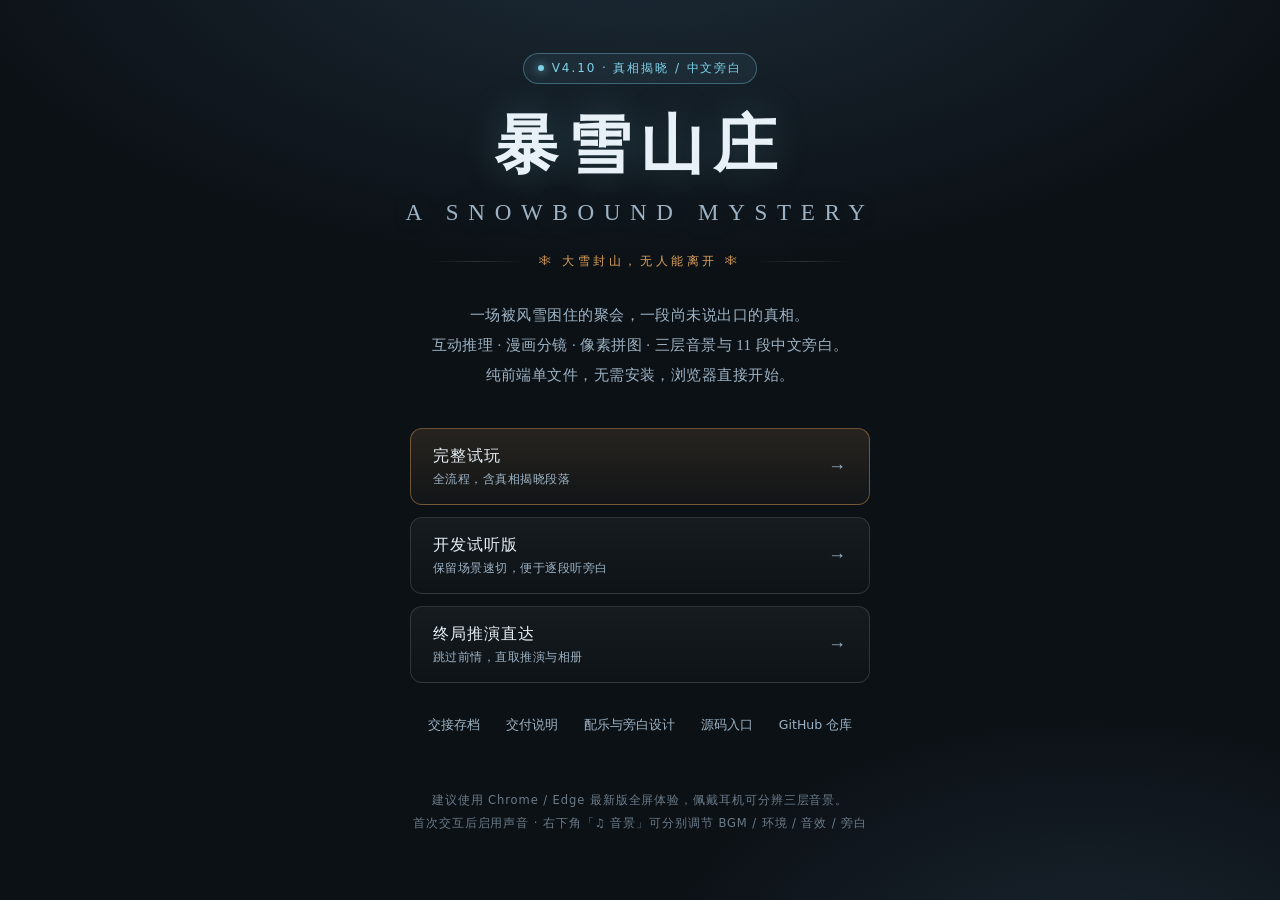
==== index.html @ 903786f4 "添加 Pages 首页 index.html 与 .nojekyll - 根目录落地页，链接三个可试玩版本与文档 - 关闭 Jekyll 处理，静态资源原样直出" ====
<!DOCTYPE html>
<html lang="zh-CN">
<head>
<meta charset="UTF-8">
<meta name="viewport" content="width=device-width, initial-scale=1.0">
<title>暴雪山庄 V4.10 · 真相揭晓与中文旁白版</title>
<meta name="description" content="互动推理游戏 暴雪山庄 V4.10，真相揭晓与中文旁白版。纯前端单文件，浏览器直接试玩。">
<link rel="icon" href="data:image/svg+xml,<svg xmlns='http://www.w3.org/2000/svg' viewBox='0 0 100 100'><text y='.9em' font-size='90'>❄</text></svg>">
<style>
  :root{
    --ink:#0c1116;
    --ink-2:#131c24;
    --frost:#e8f1f7;
    --mist:#9db3c4;
    --ice:#7fd1e8;
    --ember:#e0a35c;
    --line:rgba(232,241,247,.14);
  }
  *{box-sizing:border-box;margin:0;padding:0}
  html,body{height:100%}
  body{
    background:
      radial-gradient(1200px 600px at 50% -10%, #1d2c38 0%, transparent 60%),
      radial-gradient(800px 500px at 85% 110%, #1a2630 0%, transparent 55%),
      var(--ink);
    color:var(--frost);
    font-family:"Songti SC","Noto Serif CJK SC","Source Han Serif SC",Georgia,"Microsoft YaHei",serif;
    min-height:100%;
    display:flex;
    flex-direction:column;
    align-items:center;
    justify-content:center;
    padding:48px 22px 60px;
    position:relative;
    overflow-x:hidden;
  }
  /* 落雪 */
  .snow{position:fixed;inset:0;pointer-events:none;z-index:0;opacity:.5}
  .flake{
    position:absolute;top:-10px;border-radius:50%;
    background:#dff0f8;filter:blur(.3px);
    animation:fall linear infinite;
  }
  @keyframes fall{
    0%{transform:translate3d(0,-10px,0) rotate(0deg);opacity:0}
    10%{opacity:.9}
    90%{opacity:.55}
    100%{transform:translate3d(var(--drift,20px),105vh,0) rotate(200deg);opacity:0}
  }
  main{position:relative;z-index:1;width:100%;max-width:760px;text-align:center}

  .badge{
    display:inline-flex;align-items:center;gap:8px;
    font-family:"Microsoft YaHei",system-ui,sans-serif;
    font-size:12px;letter-spacing:.16em;
    color:var(--ice);
    border:1px solid rgba(127,209,232,.35);
    background:rgba(127,209,232,.07);
    padding:6px 14px;border-radius:999px;
    margin-bottom:26px;
  }
  .badge .dot{width:6px;height:6px;border-radius:50%;background:var(--ice);box-shadow:0 0 10px var(--ice)}

  h1{
    font-size:clamp(38px,7.6vw,64px);
    letter-spacing:.14em;
    font-weight:600;
    line-height:1.14;
    text-shadow:0 0 40px rgba(127,209,232,.22);
  }
  h1 .thin{display:block;font-size:.36em;letter-spacing:.42em;color:var(--mist);margin-top:16px;font-weight:400}

  .rule{
    display:flex;align-items:center;justify-content:center;gap:14px;
    margin:28px auto 30px;max-width:420px;
  }
  .rule::before,.rule::after{content:"";height:1px;flex:1;background:linear-gradient(90deg,transparent,var(--line),transparent)}
  .rule span{font-size:12px;letter-spacing:.3em;color:var(--ember);font-family:"Microsoft YaHei",sans-serif}

  p.lede{
    color:var(--mist);
    font-size:15px;
    line-height:2;
    letter-spacing:.03em;
    max-width:560px;
    margin:0 auto;
  }

  .acts{display:flex;flex-direction:column;gap:12px;margin:38px auto 0;max-width:460px}
  .btn{
    display:flex;align-items:center;justify-content:space-between;gap:16px;
    padding:17px 22px;
    border:1px solid var(--line);
    border-radius:12px;
    background:linear-gradient(180deg,rgba(255,255,255,.045),rgba(255,255,255,.012));
    color:var(--frost);
    text-decoration:none;
    transition:transform .18s ease,border-color .18s ease,background .18s ease,box-shadow .18s ease;
    font-size:16px;letter-spacing:.06em;
    text-align:left;
  }
  .btn small{display:block;font-family:"Microsoft YaHei",sans-serif;font-size:11.5px;color:var(--mist);letter-spacing:.04em;margin-top:5px;font-weight:400}
  .btn .arrow{color:var(--mist);font-size:18px;transition:transform .18s ease,color .18s ease;flex:none}
  .btn:hover{
    transform:translateY(-2px);
    border-color:rgba(127,209,232,.45);
    background:linear-gradient(180deg,rgba(127,209,232,.1),rgba(127,209,232,.02));
    box-shadow:0 10px 30px -12px rgba(127,209,232,.5);
  }
  .btn:hover .arrow{transform:translateX(4px);color:var(--ice)}
  .btn.primary{
    border-color:rgba(224,163,92,.42);
    background:linear-gradient(180deg,rgba(224,163,92,.13),rgba(224,163,92,.03));
  }
  .btn.primary:hover{
    border-color:rgba(224,163,92,.7);
    background:linear-gradient(180deg,rgba(224,163,92,.2),rgba(224,163,92,.05));
    box-shadow:0 10px 30px -12px rgba(224,163,92,.55);
  }

  .sub{
    display:flex;flex-wrap:wrap;justify-content:center;gap:10px 26px;
    margin-top:34px;
    font-family:"Microsoft YaHei",system-ui,sans-serif;
    font-size:12.5px;
  }
  .sub a{color:var(--mist);text-decoration:none;border-bottom:1px solid transparent;padding-bottom:2px;transition:.18s}
  .sub a:hover{color:var(--ice);border-color:rgba(127,209,232,.5)}

  footer{
    position:relative;z-index:1;
    margin-top:52px;
    font-family:"Microsoft YaHei",system-ui,sans-serif;
    font-size:11.5px;color:rgba(157,179,196,.65);
    letter-spacing:.08em;text-align:center;line-height:2;
  }
  @media (max-width:520px){
    body{padding:36px 18px 44px}
    .btn{padding:15px 18px;font-size:15px}
    .sub{gap:8px 18px}
  }
  @media (prefers-reduced-motion:reduce){
    .snow{display:none}
    .btn,.btn .arrow{transition:none}
  }
</style>
</head>
<body>
<div class="snow" id="snow" aria-hidden="true"></div>

<main>
  <div class="badge"><span class="dot"></span>V4.10 · 真相揭晓 / 中文旁白</div>

  <h1>暴雪山庄<span class="thin">A SNOWBOUND MYSTERY</span></h1>

  <div class="rule"><span>❄ 大雪封山，无人能离开 ❄</span></div>

  <p class="lede">
    一场被风雪困住的聚会，一段尚未说出口的真相。<br>
    互动推理 · 漫画分镜 · 像素拼图 · 三层音景与 11 段中文旁白。<br>
    纯前端单文件，无需安装，浏览器直接开始。
  </p>

  <div class="acts">
    <a class="btn primary" href="./暴雪山庄_V4.10_直接试玩.html">
      <span>完整试玩<small>全流程，含真相揭晓段落</small></span>
      <span class="arrow">→</span>
    </a>
    <a class="btn" href="./暴雪山庄_V4.10_开发试听版.html">
      <span>开发试听版<small>保留场景速切，便于逐段听旁白</small></span>
      <span class="arrow">→</span>
    </a>
    <a class="btn" href="./终局推演_直接预览.html">
      <span>终局推演直达<small>跳过前情，直取推演与相册</small></span>
      <span class="arrow">→</span>
    </a>
  </div>

  <nav class="sub">
    <a href="./交接存档.html">交接存档</a>
    <a href="./交付说明.md">交付说明</a>
    <a href="./配乐与旁白设计.md">配乐与旁白设计</a>
    <a href="./package/my-world/index.html">源码入口</a>
    <a href="https://github.com/wwwangxj/A-SNOWBOUND-MYSTERY">GitHub 仓库</a>
  </nav>
</main>

<footer>
  建议使用 Chrome / Edge 最新版全屏体验，佩戴耳机可分辨三层音景。<br>
  首次交互后启用声音 · 右下角「♫ 音景」可分别调节 BGM / 环境 / 音效 / 旁白
</footer>

<script>
(function(){
  var box = document.getElementById('snow');
  if (!box || window.matchMedia('(prefers-reduced-motion: reduce)').matches) return;
  var n = window.innerWidth < 520 ? 34 : 60;
  var frag = document.createDocumentFragment();
  for (var i = 0; i < n; i++) {
    var f = document.createElement('i');
    f.className = 'flake';
    var size = (Math.random() * 2.6 + 1.1).toFixed(1);
    f.style.left = (Math.random() * 100).toFixed(2) + '%';
    f.style.width = size + 'px';
    f.style.height = size + 'px';
    f.style.opacity = (Math.random() * 0.5 + 0.35).toFixed(2);
    f.style.setProperty('--drift', ((Math.random() * 80 - 40)).toFixed(0) + 'px');
    f.style.animationDuration = (Math.random() * 9 + 9).toFixed(1) + 's';
    f.style.animationDelay = (-Math.random() * 18).toFixed(1) + 's';
    frag.appendChild(f);
  }
  box.appendChild(frag);
})();
</script>
</body>
</html>
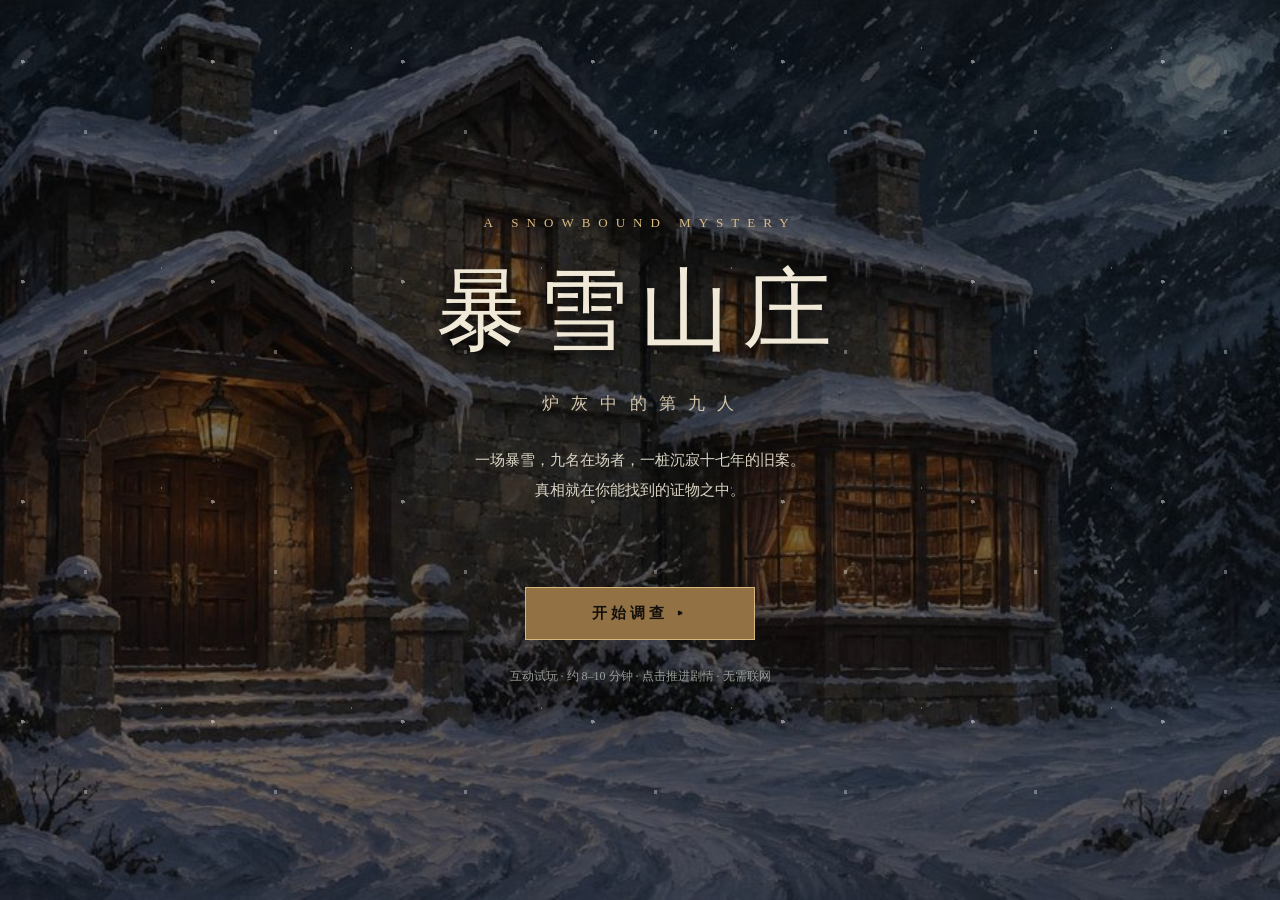
==== commit 135ad69c: "feat: integrate investigation and final comic puzzle" ====
--- a/index.html
+++ b/index.html
@@ -1,216 +1,1343 @@
-<!DOCTYPE html>
+<!doctype html>
 <html lang="zh-CN">
 <head>
-<meta charset="UTF-8">
-<meta name="viewport" content="width=device-width, initial-scale=1.0">
-<title>暴雪山庄 V4.10 · 真相揭晓与中文旁白版</title>
-<meta name="description" content="互动推理游戏 暴雪山庄 V4.10，真相揭晓与中文旁白版。纯前端单文件，浏览器直接试玩。">
-<link rel="icon" href="data:image/svg+xml,<svg xmlns='http://www.w3.org/2000/svg' viewBox='0 0 100 100'><text y='.9em' font-size='90'>❄</text></svg>">
+<meta charset="utf-8">
+<meta name="viewport" content="width=device-width,initial-scale=1">
+<title>暴雪山庄 · 完整游戏（调查与终局推演）</title>
+<meta name="description" content="暴雪山庄完整单文件游戏：搜证、证言、自由连线、最终指认、事件碎片拼合、真相回放。">
 <style>
-  :root{
-    --ink:#0c1116;
-    --ink-2:#131c24;
-    --frost:#e8f1f7;
-    --mist:#9db3c4;
-    --ice:#7fd1e8;
-    --ember:#e0a35c;
-    --line:rgba(232,241,247,.14);
-  }
-  *{box-sizing:border-box;margin:0;padding:0}
-  html,body{height:100%}
-  body{
-    background:
-      radial-gradient(1200px 600px at 50% -10%, #1d2c38 0%, transparent 60%),
-      radial-gradient(800px 500px at 85% 110%, #1a2630 0%, transparent 55%),
-      var(--ink);
-    color:var(--frost);
-    font-family:"Songti SC","Noto Serif CJK SC","Source Han Serif SC",Georgia,"Microsoft YaHei",serif;
-    min-height:100%;
-    display:flex;
-    flex-direction:column;
-    align-items:center;
-    justify-content:center;
-    padding:48px 22px 60px;
-    position:relative;
-    overflow-x:hidden;
-  }
-  /* 落雪 */
-  .snow{position:fixed;inset:0;pointer-events:none;z-index:0;opacity:.5}
-  .flake{
-    position:absolute;top:-10px;border-radius:50%;
-    background:#dff0f8;filter:blur(.3px);
-    animation:fall linear infinite;
-  }
-  @keyframes fall{
-    0%{transform:translate3d(0,-10px,0) rotate(0deg);opacity:0}
-    10%{opacity:.9}
-    90%{opacity:.55}
-    100%{transform:translate3d(var(--drift,20px),105vh,0) rotate(200deg);opacity:0}
-  }
-  main{position:relative;z-index:1;width:100%;max-width:760px;text-align:center}
-
-  .badge{
-    display:inline-flex;align-items:center;gap:8px;
-    font-family:"Microsoft YaHei",system-ui,sans-serif;
-    font-size:12px;letter-spacing:.16em;
-    color:var(--ice);
-    border:1px solid rgba(127,209,232,.35);
-    background:rgba(127,209,232,.07);
-    padding:6px 14px;border-radius:999px;
-    margin-bottom:26px;
-  }
-  .badge .dot{width:6px;height:6px;border-radius:50%;background:var(--ice);box-shadow:0 0 10px var(--ice)}
-
-  h1{
-    font-size:clamp(38px,7.6vw,64px);
-    letter-spacing:.14em;
-    font-weight:600;
-    line-height:1.14;
-    text-shadow:0 0 40px rgba(127,209,232,.22);
-  }
-  h1 .thin{display:block;font-size:.36em;letter-spacing:.42em;color:var(--mist);margin-top:16px;font-weight:400}
-
-  .rule{
-    display:flex;align-items:center;justify-content:center;gap:14px;
-    margin:28px auto 30px;max-width:420px;
-  }
-  .rule::before,.rule::after{content:"";height:1px;flex:1;background:linear-gradient(90deg,transparent,var(--line),transparent)}
-  .rule span{font-size:12px;letter-spacing:.3em;color:var(--ember);font-family:"Microsoft YaHei",sans-serif}
-
-  p.lede{
-    color:var(--mist);
-    font-size:15px;
-    line-height:2;
-    letter-spacing:.03em;
-    max-width:560px;
-    margin:0 auto;
-  }
-
-  .acts{display:flex;flex-direction:column;gap:12px;margin:38px auto 0;max-width:460px}
-  .btn{
-    display:flex;align-items:center;justify-content:space-between;gap:16px;
-    padding:17px 22px;
-    border:1px solid var(--line);
-    border-radius:12px;
-    background:linear-gradient(180deg,rgba(255,255,255,.045),rgba(255,255,255,.012));
-    color:var(--frost);
-    text-decoration:none;
-    transition:transform .18s ease,border-color .18s ease,background .18s ease,box-shadow .18s ease;
-    font-size:16px;letter-spacing:.06em;
-    text-align:left;
-  }
-  .btn small{display:block;font-family:"Microsoft YaHei",sans-serif;font-size:11.5px;color:var(--mist);letter-spacing:.04em;margin-top:5px;font-weight:400}
-  .btn .arrow{color:var(--mist);font-size:18px;transition:transform .18s ease,color .18s ease;flex:none}
-  .btn:hover{
-    transform:translateY(-2px);
-    border-color:rgba(127,209,232,.45);
-    background:linear-gradient(180deg,rgba(127,209,232,.1),rgba(127,209,232,.02));
-    box-shadow:0 10px 30px -12px rgba(127,209,232,.5);
-  }
-  .btn:hover .arrow{transform:translateX(4px);color:var(--ice)}
-  .btn.primary{
-    border-color:rgba(224,163,92,.42);
-    background:linear-gradient(180deg,rgba(224,163,92,.13),rgba(224,163,92,.03));
-  }
-  .btn.primary:hover{
-    border-color:rgba(224,163,92,.7);
-    background:linear-gradient(180deg,rgba(224,163,92,.2),rgba(224,163,92,.05));
-    box-shadow:0 10px 30px -12px rgba(224,163,92,.55);
-  }
-
-  .sub{
-    display:flex;flex-wrap:wrap;justify-content:center;gap:10px 26px;
-    margin-top:34px;
-    font-family:"Microsoft YaHei",system-ui,sans-serif;
-    font-size:12.5px;
-  }
-  .sub a{color:var(--mist);text-decoration:none;border-bottom:1px solid transparent;padding-bottom:2px;transition:.18s}
-  .sub a:hover{color:var(--ice);border-color:rgba(127,209,232,.5)}
-
-  footer{
-    position:relative;z-index:1;
-    margin-top:52px;
-    font-family:"Microsoft YaHei",system-ui,sans-serif;
-    font-size:11.5px;color:rgba(157,179,196,.65);
-    letter-spacing:.08em;text-align:center;line-height:2;
-  }
-  @media (max-width:520px){
-    body{padding:36px 18px 44px}
-    .btn{padding:15px 18px;font-size:15px}
-    .sub{gap:8px 18px}
-  }
-  @media (prefers-reduced-motion:reduce){
-    .snow{display:none}
-    .btn,.btn .arrow{transition:none}
-  }
+
+:root{--gold:#d8b981;--cream:#f1e9d8;--muted:#b4a891;--dark:#111719;--panel:#171d20;--line:#6c6250;--red:#b97970}*{box-sizing:border-box}body{margin:0;background:#080c0f;color:var(--cream);font-family:'Noto Serif SC','Songti SC','SimSun',serif;font-size:15px}button{font:inherit;cursor:pointer}button:focus-visible,.hotspot:focus-visible{outline:2px solid #ffe1a8;outline-offset:3px}button:disabled{opacity:.4;cursor:not-allowed}#app{min-height:100vh;overflow:hidden;background:radial-gradient(ellipse at 50% 30%,#25333a,#090c10 75%)}.top{height:64px;display:flex;align-items:center;justify-content:space-between;border-bottom:1px solid #4a4a42;background:#101518;padding:0 28px;gap:10px}.brand{font-size:20px;color:var(--gold);letter-spacing:3px;white-space:nowrap}.top small{display:block;font-size:10px;color:#879193;letter-spacing:2px}.top-actions{display:flex;gap:8px}.ghost,.btn{border:1px solid #8e795b;background:#2b2926;color:#f6e4c6;padding:10px 15px;transition:.2s}.ghost{background:transparent;color:#cfc3a9;border-color:#454e4d;font-size:12px}.ghost:hover,.btn:hover{background:#594730;border-color:#c4a06a}.btn.primary{background:#927245;color:#130f0b;border-color:#d7b77d;font-weight:bold}.layout{width:min(1370px,100%);margin:auto;display:grid;grid-template-columns:220px minmax(0,1fr) 256px;gap:12px;padding:15px}.sidebar,.rightbar{border:1px solid #4a4940;background:rgba(15,22,25,.95);min-height:690px;padding:18px 13px}.side-title{font-size:11px;letter-spacing:3px;color:#978974;border-bottom:1px solid #4d4a3d;padding:0 4px 13px;margin-bottom:12px}.room-btn{display:block;width:100%;text-align:left;border:1px solid transparent;background:transparent;color:#b9b5ab;padding:11px 9px;margin:3px 0;font-size:13px}.room-btn:hover{background:#29302f;color:#fff}.room-btn.active{background:#443b30;border-color:#8d7552;color:#f3d8aa}.room-btn .count{float:right;color:#d5b47a}.side-note{font-size:12px;color:#82908d;line-height:1.8;margin-top:24px;padding:12px;border-top:1px solid #333c3d}.mainstage{min-width:0}.scene-wrap{position:relative;width:100%;aspect-ratio:16/9;background:#252c2d;overflow:hidden;border:1px solid #655943;box-shadow:0 12px 50px #000a}.scene-img{position:absolute;inset:0;width:100%;height:100%;object-fit:cover;filter:brightness(.82)}.scene-wrap:after{content:'';pointer-events:none;position:absolute;inset:0;background:linear-gradient(180deg,#060d1495,transparent 28%,transparent 63%,#0a0c0dc4)}.scene-header{position:absolute;z-index:2;top:20px;left:23px;text-shadow:0 2px 5px black}.scene-header span{font-size:10px;letter-spacing:3px;color:#dbc394}.scene-header h2{font-size:27px;margin:6px 0;font-weight:500}.hotspot{position:absolute;z-index:3;border:1px solid #f4deb0;background:#221e16c9;color:#fcebc6;min-width:38px;min-height:38px;border-radius:50%;box-shadow:0 0 0 6px #e6c78b28,0 0 22px #dfb66f6d;animation:pulse 2.2s infinite;font-size:19px;transform:translate(-50%,-50%)}.hotspot:hover{background:#b2935b;color:#111;transform:translate(-50%,-50%) scale(1.13)}@keyframes pulse{50%{box-shadow:0 0 0 11px #e6c78b0c,0 0 18px #dfb66f99}}.labelhint{position:absolute;z-index:3;left:18px;bottom:18px;background:#111b1dc9;border:1px solid #8f7754;padding:9px 13px;font-size:12px;color:#dbd0b8}.statusbar{display:flex;justify-content:space-between;align-items:center;color:#aaa18c;font-size:12px;padding:13px 7px;gap:8px}.statusbar strong{color:#d5b67e}.item-grid{display:grid;grid-template-columns:repeat(3,1fr);gap:8px}.item{aspect-ratio:1;border:1px solid #4e534e;background:#252c2d;position:relative;padding:3px;display:flex;align-items:center;justify-content:center}.item img{width:100%;height:100%;object-fit:contain}.item:hover{border-color:#d4af72}.item.selected{border:2px solid #eac588;background:#51412f}.item span{position:absolute;inset:auto 0 0;background:#0a0e0fba;font-size:10px;text-align:center;padding:3px 1px}.empty{font-size:12px;color:#87908a;line-height:1.8}.objective{margin-top:18px;font-size:12px;line-height:1.8;color:#a9b0a9}.objective strong{color:#e9c38a}.bottom-actions{display:grid;grid-template-columns:1fr 1fr;gap:8px;margin-top:12px}.bottom-actions button{padding:10px 5px;font-size:12px}.progress{height:4px;background:#333c3b;margin:12px 0 20px}.progress i{display:block;height:100%;background:var(--gold);transition:width .3s}.overlay{position:fixed;z-index:40;inset:0;background:#04090ce8;display:flex;align-items:center;justify-content:center;padding:20px;overflow:auto}.modal{width:min(790px,100%);max-height:95vh;overflow:auto;border:1px solid #a3895e;background:linear-gradient(145deg,#21282a,#12191c);box-shadow:0 35px 90px black;padding:28px;position:relative}.modal h2{font-weight:500;letter-spacing:3px;color:#e7c796}.modal p{color:#d1cabe;line-height:1.9}.modal .sub{color:#8f9b96;font-size:12px;letter-spacing:2px}.dialog-body{display:flex;gap:22px;align-items:end;min-height:240px}.portrait{height:255px;width:186px;object-fit:contain;object-position:bottom;flex-shrink:0;filter:drop-shadow(0 9px 12px #0009)}.speech{flex:1;min-height:145px;border-left:2px solid #8d7856;padding:8px 0 0 20px}.speaker{color:#daba7f;font-size:19px;margin:0 0 15px}.speech p{font-size:18px;line-height:1.85;margin:0}.modal-footer{display:flex;justify-content:space-between;align-items:center;gap:12px;margin-top:25px;border-top:1px solid #48504b;padding-top:17px}.modal-footer .tip{color:#85918c;font-size:11px}.title-screen{height:100vh;min-height:620px;position:relative;display:flex;align-items:center;justify-content:center;text-align:center;isolation:isolate;background:#101719}.title-screen .bg{position:absolute;inset:0;width:100%;height:100%;object-fit:cover;filter:brightness(.46)}.title-screen:after{content:'';position:absolute;inset:0;z-index:-1;background:linear-gradient(180deg,#080d0d2e,#071112b5)}.title-content{position:relative;z-index:2;padding:20px}.eyebrow{color:#dbbb82;letter-spacing:8px;font-size:13px}.big-title{font-size:clamp(44px,7vw,90px);font-weight:500;letter-spacing:12px;text-shadow:0 8px 15px #000;margin:20px 0}.title-desc{font-size:17px;color:#d2c4aa;letter-spacing:4px}.begin{margin-top:52px;min-width:230px;padding:16px 35px;letter-spacing:4px}.title-foot{margin-top:28px;color:#9a9f99;font-size:12px}.evidence-preview{width:145px;height:145px;object-fit:contain;border:1px solid #47483e;background:#2b2b27}.evidence-detail{display:flex;gap:22px;align-items:center}.npc-grid{display:grid;grid-template-columns:repeat(4,1fr);gap:11px}.npc-card{min-height:162px;background:#262c2c;border:1px solid #53584f;color:#e6d7bd;display:flex;flex-direction:column;align-items:center;padding:4px;position:relative}.npc-card img{height:115px;max-width:100%;object-fit:contain}.npc-card small{font-size:10px;color:#a8b1a8}.npc-card.done{border-color:#aa8d5e}.clue-list{display:flex;flex-wrap:wrap;gap:9px;margin:17px 0}.clue{border:1px solid #535b55;background:#2a3434;color:#e5dfd2;padding:12px;font-size:13px}.clue.selected{border-color:#d8b981;background:#574630}.chain-tabs{display:flex;gap:7px;flex-wrap:wrap;margin:12px 0}.chain-tabs button{font-size:13px}.chain-note{background:#202a2b;border-left:3px solid #b18e5c;padding:13px;line-height:1.8;color:#cfc5ad;margin:14px 0}.chain-result{color:#d9ba7e;font-size:15px;padding:9px;border:1px solid #5c5746;margin-top:9px}.choice-grid{display:grid;grid-template-columns:repeat(4,1fr);gap:8px}.choice-grid button{min-height:46px}.toast{position:fixed;bottom:25px;left:50%;transform:translateX(-50%);background:#2e332f;color:#efd5a3;border:1px solid #c39d65;z-index:90;padding:12px 22px;box-shadow:0 9px 25px black;max-width:90%;text-align:center}.mark{display:inline-block;background:#8b6e43;color:#101512;border-radius:50%;padding:2px 7px;font-size:11px;margin-right:6px}.snow{pointer-events:none;position:absolute;inset:0;background-image:radial-gradient(2px 2px at 12% 28%,#fffc 95%,transparent),radial-gradient(2px 2px at 45% 60%,#fff9 95%,transparent),radial-gradient(1px 1px at 85% 22%,#fff9 95%,transparent);background-size:190px 220px;animation:drift 11s linear infinite;opacity:.55}@keyframes drift{to{background-position:-100px 220px}}@media(max-width:980px){.layout{grid-template-columns:150px 1fr;padding:8px}.rightbar{grid-column:1/-1;min-height:unset}.rightbar .item-grid{grid-template-columns:repeat(7,minmax(45px,75px))}.sidebar{min-height:590px}.scene-header h2{font-size:20px}}@media(max-width:650px){.top{padding:9px 12px;height:auto}.brand{font-size:15px;letter-spacing:1px}.top-actions .ghost{padding:8px}.layout{display:flex;flex-direction:column}.sidebar{min-height:0;padding:8px}.room-list{display:flex;overflow:auto}.room-btn{width:auto;white-space:nowrap;padding:8px}.side-note{display:none}.scene-header h2{font-size:18px}.labelhint{font-size:10px;padding:6px}.rightbar{padding:12px}.modal{padding:16px}.dialog-body{gap:8px;min-height:170px}.portrait{width:106px;height:170px}.speech{padding-left:10px}.speech p{font-size:15px}.npc-grid{grid-template-columns:repeat(3,1fr)}.npc-card{min-height:128px}.npc-card img{height:90px}.evidence-detail{gap:12px}.evidence-preview{width:95px;height:95px}.choice-grid{grid-template-columns:repeat(2,1fr)}.big-title{letter-spacing:5px}}@media(prefers-reduced-motion:reduce){*{animation:none!important;transition:none!important}}
+
+/* V2: spatial clues, preview-style dialogue, guided corkboard */
+.hotspot{width:19px;height:19px;min-width:19px;min-height:19px;padding:0;line-height:17px;font-size:12px;border-width:1px;background:#291f12c7;box-shadow:0 0 0 3px #ffcc7129,0 0 13px #d6a75c!important;animation:pulse 2.4s infinite}
+.scene-object{position:absolute;z-index:2;pointer-events:none;transform:translate(-50%,-50%);width:clamp(28px,5.5vw,64px);height:clamp(28px,5.5vw,64px);object-fit:contain;filter:drop-shadow(0 3px 5px #000d) brightness(.86);opacity:.88}
+.scene-object.near{width:clamp(35px,6.7vw,78px)}
+.story-screen{height:100vh;min-height:600px;position:relative;background:#080d11;display:flex;align-items:center;justify-content:center;overflow:hidden}
+.story-back{position:absolute;inset:0;width:100%;height:100%;object-fit:cover;filter:brightness(.37) saturate(.72)}
+.story-screen::after{content:'';position:absolute;inset:0;background:linear-gradient(90deg,#0a1118ee,#0e1316aa 70%,#0a101384)}
+.story-page{z-index:2;position:relative;width:min(700px,85%);padding:25px 12px 35px}
+.story-kicker{font-size:12px;letter-spacing:5px;color:#bba478}.story-page h1{font-weight:400;letter-spacing:7px;font-size:clamp(31px,5vw,55px);color:#e7d0a5}
+.story-page p{font-size:clamp(17px,2vw,22px);line-height:2.1;letter-spacing:1px;color:#e4dfd3;max-width:650px}
+.story-progress{display:flex;gap:9px;margin:25px 0}.story-progress span{width:44px;height:2px;background:#6e665a}.story-progress span.active{background:#e0bf84}
+.dialog-overlay{background:#070b0ded;padding:0;align-items:center}.dialog-stage{width:min(1200px,100%);height:min(92vh,760px);position:relative;overflow:hidden;background:#182224;border:1px solid #8e7856;box-shadow:0 30px 90px #000}
+.dialog-scene{position:absolute;width:100%;height:100%;inset:0;object-fit:cover;filter:brightness(.47) saturate(.75)}
+.dialog-stage::before{content:'';position:absolute;inset:0;background:linear-gradient(90deg,#07101555,transparent 70%);z-index:1;pointer-events:none}
+.dialog-portrait{position:absolute;z-index:2;height:83%;max-width:65%;bottom:94px;left:12%;object-fit:contain;object-position:bottom;filter:drop-shadow(8px 12px 20px #000d)}
+.dialog-caption{position:absolute;right:24px;top:20px;color:#bca780;z-index:2;font-size:11px;letter-spacing:3px}
+.dialog-box{position:absolute;z-index:4;bottom:22px;left:3.5%;right:3.5%;min-height:178px;padding:23px 31px 23px;background:linear-gradient(135deg,#0b1418f5,#1c2528ee);border:1px solid #b39767;box-shadow:0 13px 35px #000e}
+.dialog-box .who{color:#e7c58d;font-size:20px;letter-spacing:3px;margin-bottom:11px}.dialog-box .say{line-height:1.9;font-size:18px;max-width:840px;margin:0;color:#f2eadd}.dialog-controls{display:flex;justify-content:space-between;align-items:center;gap:15px;margin-top:18px}.dialog-controls small{color:#958f7f}
+.board-page{max-width:1200px;margin:22px auto;padding:0 20px}.board-layout{display:grid;grid-template-columns:1fr 290px;gap:14px}.board-cork{border:12px solid #483527;outline:1px solid #856947;background:repeating-linear-gradient(22deg,#3a3028,#3a3028 2px,#3f332a 3px,#44372d 5px);box-shadow:inset 0 0 60px #130f0b,0 15px 50px #0008;padding:24px;min-height:490px}.board-task{background:#e1d3b9;color:#32271b;padding:20px 24px;transform:rotate(-.5deg);box-shadow:3px 5px 10px #0008;margin-bottom:20px}.board-task .k{font-size:11px;letter-spacing:3px;color:#876d50}.board-task h2{color:#2d241a;margin:8px 0;font-size:23px}.board-task p{font-size:13px;line-height:1.7;color:#625443;margin:4px 0}.board-pin{color:#ab4e39;font-size:15px}
+.board-shelf{display:grid;grid-template-columns:repeat(2,minmax(0,1fr));gap:12px}.evidence-paper{display:flex;align-items:center;gap:10px;min-width:0;text-align:left;background:#d9c9aa;color:#332719;border:2px solid #bbac8c;padding:9px 10px;box-shadow:3px 5px 0 #1f1a14;position:relative;min-height:80px}.evidence-paper img{width:48px;height:48px;object-fit:contain}.evidence-paper strong{font-size:13px;display:block}.evidence-paper small{font-size:10px;display:block;color:#695d4e;margin-top:4px;line-height:1.5}.evidence-paper.selected{border-color:#b33d36;background:#f2dfba;transform:translateY(-2px)}.evidence-paper.selected:after{content:'✓';position:absolute;right:7px;top:5px;color:#a12f29}.board-aside{background:#182124;border:1px solid #655840;padding:20px}.board-aside h3{font-size:18px;font-weight:400;color:#eac48d;margin:0 0 15px}.hypothesis{display:block;text-align:left;width:100%;border:1px solid #5e635d;background:#2b3230;color:#ddd3c3;padding:12px;margin:9px 0;font-size:13px;line-height:1.6}.hypothesis:hover,.hypothesis.chosen{background:#625039;border-color:#dcbd86}.connected{padding:12px;background:#223128;border-left:3px solid #8fa983;margin:8px 0;font-size:13px;color:#d7e6d2;line-height:1.7}.board-slot{display:flex;gap:8px;flex-wrap:wrap;align-items:center;margin:14px 0 18px}.board-slot span{border:1px dashed #ab8b64;background:#271e1b;padding:9px;color:#dac6a7;font-size:12px}.board-message{padding:12px;border-left:3px solid #ae8757;background:#272822;color:#eed9b5;line-height:1.7;font-size:13px;margin-top:11px}
+@media(max-width:800px){.board-layout{grid-template-columns:1fr}.board-shelf{grid-template-columns:1fr 1fr}.dialog-portrait{left:4%;height:70%;bottom:138px}.dialog-box{bottom:8px;min-height:210px;padding:16px}.dialog-box .say{font-size:15px}.dialog-stage{height:94vh}.story-page{width:90%}}
+@media(max-width:430px){.board-shelf{grid-template-columns:1fr}.dialog-portrait{height:58%;bottom:177px}}
+
+/* V3: in-world evidence and free-form deduction canvas */
+.scene-wrap{isolation:isolate}.scene-object{display:none!important}.environment-clue{position:absolute;z-index:3;transform:translate(-50%,-50%);background:transparent;border:0;padding:0;width:clamp(30px,5.8vw,75px);height:clamp(30px,5.8vw,75px);cursor:pointer;filter:drop-shadow(0 5px 4px #0009);transition:filter .22s,transform .22s}.environment-clue:hover,.environment-clue:focus-visible{filter:drop-shadow(0 0 12px #dcb77ba6) brightness(1.15);transform:translate(-50%,-50%) scale(1.12)}.environment-clue img{width:100%;height:100%;object-fit:contain;opacity:.89;filter:sepia(.17) saturate(.72) brightness(.82)}.environment-clue:hover img{opacity:1;filter:none}.environment-clue .inspect-pip{position:absolute;right:-7px;top:-6px;border:1px solid #efce8d;background:#302619;color:#f5dcab;width:17px;height:17px;border-radius:50%;font:12px/15px Arial;text-align:center;box-shadow:0 0 9px #d6a75c7f}.environment-clue small{position:absolute;left:50%;bottom:-22px;transform:translateX(-50%);white-space:nowrap;font:10px/1.3 sans-serif;color:#f6e6c7;background:#15191bcc;padding:3px 6px;opacity:0;pointer-events:none}.environment-clue:hover small,.environment-clue:focus-visible small{opacity:1}.environment-clue.flat{transform:translate(-50%,-50%) rotate(-12deg) scale(.76)}.environment-clue.flat:hover{transform:translate(-50%,-50%) rotate(-12deg) scale(.9)}.environment-clue.near{width:clamp(44px,7.2vw,95px)}.environment-clue.trace{width:clamp(36px,6vw,83px);mix-blend-mode:screen;opacity:.58}
+.graph-head{max-width:1420px;margin:18px auto 12px;padding:0 19px;display:flex;justify-content:space-between;align-items:end;gap:20px}.graph-head h1{font:normal 30px/1.2 'Songti SC',serif;color:#e7d0a8;margin:5px 0}.graph-head p{font-size:12px;color:#b9afa1;line-height:1.6;margin:6px 0}.graph-layout{display:grid;grid-template-columns:1fr 275px;gap:13px;max-width:1420px;margin:auto;padding:0 18px 26px;align-items:start}.graph-workspace{position:relative;min-height:630px;overflow:hidden;border:10px solid #4b3627;outline:1px solid #9c7950;background:radial-gradient(circle at 40% 45%,#584333,#37291f 75%);box-shadow:inset 0 0 65px #1d1008b8,0 12px 40px #0009;touch-action:none}.graph-workspace:before{content:'';position:absolute;inset:0;background:repeating-linear-gradient(25deg,#e8b97c05 0 3px,#08050408 3px 7px);pointer-events:none}.graph-svg{position:absolute;inset:0;width:100%;height:100%;pointer-events:none;z-index:2;overflow:visible}.graph-edge{fill:none;stroke:#e0c397;stroke-width:2.6;stroke-dasharray:7 5;filter:drop-shadow(0 1px 2px #000);animation:dash 18s linear infinite}.graph-edge.muted{stroke:#8e8c8b;opacity:.55}.graph-edge.critical{stroke:#df867a;stroke-width:3.3}.graph-edge.temp{stroke:#ffdf9d;stroke-dasharray:3 6}.graph-edge-hit{fill:none;stroke:transparent;stroke-width:18;pointer-events:stroke;cursor:pointer}.graph-edge-hit:hover + .graph-edge{stroke:#fff;stroke-width:4.5}@keyframes dash{to{stroke-dashoffset:-300}}.graph-card{position:absolute;width:155px;min-height:98px;background:#d9c8a7;border:1px solid #8a7353;color:#35291c;padding:9px 10px;box-shadow:4px 6px 10px #0008;z-index:4;user-select:none;touch-action:none;transform:rotate(var(--rot,0deg));transition:box-shadow .2s}.graph-card:nth-of-type(3n){background:#cbd4c8}.graph-card.statement{background:#c7c8bf}.graph-card.suspect{background:#d8b9a1}.graph-card.connected{outline:2px solid #dfc88f}.graph-card-header{display:flex;gap:7px;align-items:center;cursor:grab;min-height:58px}.graph-card-header:active{cursor:grabbing}.graph-card img{height:43px;width:43px;object-fit:contain;filter:sepia(.15)}.graph-card strong{font-size:12px;line-height:1.4}.graph-card small{display:block;color:#665b4d;font-size:10px;line-height:1.4;margin-top:4px}.graph-port{position:absolute;right:-11px;top:42px;border:2px solid #f1dcaa;background:#9c473b;width:21px;height:21px;border-radius:50%;cursor:crosshair;z-index:7;color:white;font:12px/17px Arial;text-align:center;touch-action:none}.graph-port:hover,.graph-port.armed{transform:scale(1.28);box-shadow:0 0 0 5px #f0be714a}.graph-badge{position:absolute;left:-7px;top:-8px;width:15px;height:15px;background:#aa3f34;border:2px solid #e2c69a;border-radius:50%}.graph-inspector{background:#192124;border:1px solid #6f5c43;padding:17px;min-height:300px}.graph-inspector h2{color:#e7c489;font:normal 20px 'Songti SC',serif;margin:8px 0 12px}.graph-inspector p{font-size:12px;color:#c3b9a9;line-height:1.8}.graph-inspector .lead{border-left:3px solid #b88b57;background:#2d2c24;padding:11px;margin:12px 0;color:#e5d4b7;font-size:13px;line-height:1.7}.graph-inspector .candidate{padding:12px 8px;border-bottom:1px solid #4e473e;font-size:13px;line-height:1.6}.graph-inspector .candidate strong{color:#ebd1a4}.graph-progress{height:5px;background:#40372e;overflow:hidden;margin:12px 0}.graph-progress i{display:block;height:100%;background:#b8935e;transition:width .35s}.graph-inspector button{margin-top:8px}.graph-instruction{position:absolute;top:15px;left:16px;padding:9px 12px;color:#eddbb6;font:11px sans-serif;background:#241d18d9;border:1px solid #796345;z-index:3;pointer-events:none}.graph-toast{position:absolute;bottom:15px;left:15px;right:15px;z-index:5;padding:13px 17px;background:#1a2324e9;border:1px solid #ad916a;color:#f3e2c4;font-size:13px;line-height:1.7;pointer-events:none}.graph-legend{display:flex;flex-wrap:wrap;gap:10px;color:#d1bda1;font-size:11px;margin:8px 0}.graph-legend span:before{content:'';width:8px;height:8px;border-radius:50%;display:inline-block;background:#c9ba9e;margin-right:5px}.graph-legend span:nth-child(2):before{background:#c2c7bb}.graph-legend span:nth-child(3):before{background:#d8ad97}.graph-timeline{background:#e0d0b1;color:#342a20;padding:12px 15px;line-height:1.5;font-size:12px;margin-top:14px}.graph-timeline strong{color:#5d3128}.graph-nodrag{touch-action:auto}.graph-empty{position:absolute;left:40%;top:46%;color:#dbc29b77;font-size:15px;pointer-events:none}
+@media(max-width:1000px){.graph-layout{grid-template-columns:1fr}.graph-workspace{min-height:680px}.graph-inspector{min-height:0}.graph-card{width:135px}.graph-head{display:block}}@media(max-width:650px){.graph-workspace{min-height:950px}.graph-card{width:118px;min-height:90px;padding:7px}.graph-card img{width:30px;height:30px}.graph-card strong{font-size:10px}.graph-card small{font-size:9px}.graph-head h1{font-size:24px}}
+
+/* V3.2: complete card summaries and a dismissible notebook. */
+.graph-card-header>div{min-width:0;flex:1}
+.graph-card strong,.graph-card small{overflow-wrap:anywhere;white-space:normal}
+.graph-card small{font-size:9.5px;line-height:1.5}
+.graph-card img{width:34px;height:34px;flex-shrink:0}
+.graph-card-header{align-items:flex-start}
+.graph-scroll{min-width:0;overflow-x:auto;padding:1px}
+.graph-board{min-width:0}
+.graph-toast{position:static;margin-top:12px;overflow-wrap:anywhere}
+.graph-workspace{min-width:900px;min-height:680px}
+.notebook-modal{max-width:560px}
+.journey-panel{margin:18px auto;max-width:600px;text-align:left;font-size:12px;line-height:1.8;color:#cfc3a9}
+.journey-panel p{margin:6px 0}
+.player-panel{font-size:11px;letter-spacing:0;color:#bca880;margin-top:5px}
+@media(max-width:650px){.top-actions{flex-wrap:wrap}.graph-card small{font-size:9px}.graph-workspace{min-height:720px}.graph-card{min-height:106px}.graph-head{padding-bottom:5px}}
+
+
+html,body{margin:0;background:#11191b}button{font:inherit}button:disabled{cursor:default}.cc-root{--cc-night:#11191b;--cc-paper:#d6c7a7;--cc-ink:#262823;--cc-gold:#d4b87e;--cc-line:#8b7a58;--cc-fast:150ms;--cc-settle:240ms;min-height:100vh;box-sizing:border-box;padding:26px max(24px,calc((100vw - 1370px)/2));display:grid;grid-template-rows:auto minmax(460px,1fr) auto;background:radial-gradient(ellipse at 65% 30%,#38403c,#11191b 69%);color:var(--cc-paper);overflow:hidden;font-family:'Noto Serif SC','Songti SC','SimSun',serif}
+.cc-root *{box-sizing:border-box}.cc-top{display:flex;justify-content:space-between;align-items:center;padding:0 12px 18px;border-bottom:1px solid #c8b58a38;z-index:4}.cc-eyebrow{font-size:11px;letter-spacing:7px;color:#a99b7e}.cc-top h1{font-weight:400;font-size:26px;letter-spacing:5px;margin:8px 0 0}.cc-top-right{display:flex;align-items:center;gap:25px}.cc-page-count{font:italic 25px Georgia,serif;color:var(--cc-gold)}.cc-progress{display:flex;gap:7px}.cc-progress i{display:block;width:5px;height:5px;border:1px solid #a99875;transform:rotate(45deg);transition:background var(--cc-settle),box-shadow var(--cc-settle)}.cc-progress .on{background:#d4b87e;box-shadow:0 0 8px #d4b87e55}
+.cc-stage{display:grid;grid-template-columns:188px minmax(0,1fr);gap:32px;align-items:center;position:relative;perspective:1600px;min-width:0;padding:30px 15px}.cc-stock{z-index:4;display:flex;flex-direction:column;gap:12px;padding:15px 8px 15px 0;max-height:590px;overflow-y:auto;scrollbar-width:thin;scrollbar-color:#71664e transparent;transform:rotate(-3deg)}.cc-piece{position:relative;flex-shrink:0;width:160px;height:95px;border:1px solid #a28d65;background:#c8b797;padding:3px 3px 22px;box-shadow:6px 7px 13px #0007;cursor:grab;touch-action:none;transition:transform var(--cc-settle),border-color var(--cc-fast),box-shadow var(--cc-settle);text-align:left;color:#24271f}.cc-piece>span{position:absolute;bottom:3px;left:9px;font-size:11px;letter-spacing:2px}.cc-piece:nth-child(even){margin-left:9px;transform:rotate(3deg)}.cc-piece:hover,.cc-piece:focus-visible{transform:translate(7px,-3px) rotate(0);border-color:#f4db9a;box-shadow:4px 12px 20px #0009}.cc-piece.selected{outline:2px solid #f1d9a4;transform:translate(8px,-3px)}.cc-piece:active{cursor:grabbing}.cc-piece.lifting,.cc-panel.lifting{opacity:.25}
+.cc-paper-wrap{min-width:0;perspective:1500px;position:relative}.cc-paper-wrap:before{content:'';position:absolute;inset:7px -6px -9px 9px;background:#a99a7e;transform:rotate(.7deg);box-shadow:15px 23px 45px #0009}.cc-paper{position:relative;display:grid;gap:6px;padding:9px;background:#d6c7a7;box-shadow:inset 0 0 30px #76654855;transform:rotate(-1deg) rotateY(-3deg);min-height:440px;height:min(55vh,560px)}.cc-paper.page-0{grid-template-columns:1.3fr .85fr}.cc-paper.page-1{grid-template-columns:1.1fr .7fr 1fr}.cc-paper.page-2{grid-template-columns:1.2fr 1fr;grid-template-rows:1fr .72fr}.cc-paper.page-2 .panel-7{grid-column:1/-1}.cc-panel{min-width:0;position:relative;overflow:hidden;border:2px solid #242822;background:#192123;padding:0;color:#dec9a0;cursor:pointer;touch-action:none;isolation:isolate;transition:border-color var(--cc-fast),filter var(--cc-settle)}.cc-panel:disabled{opacity:1;cursor:default}.cc-panel:focus-visible{outline:3px solid #fff0bf;outline-offset:-5px}.cc-panel .cc-seam{position:absolute;inset:0;box-shadow:inset 0 0 25px #0009;pointer-events:none;z-index:3;transition:box-shadow var(--cc-settle)}.cc-panel.empty{border-color:#494637;animation:cc-breathe 4.8s ease-in-out infinite}.cc-context{position:absolute;inset:0;background-size:cover;background-position:center;filter:grayscale(.8) brightness(.25)}.cc-hole{position:absolute;display:grid;place-items:center;inset:17%;font:italic 78px Georgia,serif;color:#b6a58177;border:1px solid #af997238;clip-path:polygon(5% 0,100% 3%,96% 100%,0 95%);background:#0a11147a}.cc-panel.over{border-color:#f0d49d;filter:brightness(1.2);animation:none}.cc-panel.over .cc-seam{box-shadow:inset 0 0 0 4px #d8be8155,inset 0 0 38px #d8be8125}.cc-root.cc-dragging .cc-panel.empty{animation:none}.cc-root.cc-dragging{user-select:none}.cc-panel.just-dropped{animation:cc-seat 520ms ease-out}.cc-panel.contradiction{animation:cc-reject 480ms ease;border-color:#a47a61}.cc-paper.turning{animation:cc-page 420ms ease-out}.cc-scene{width:100%;height:100%;position:relative;overflow:hidden;background:#182126;pointer-events:none;isolation:isolate}.cc-bg{position:absolute;inset:0;width:100%;height:100%;object-fit:cover;filter:saturate(.62) brightness(.7)}.cc-shade{position:absolute;inset:0;background:linear-gradient(180deg,#0e151c11,transparent 40%,#060b1155)}.night .cc-bg{filter:saturate(.45) brightness(.39)}.cc-actor{position:absolute;bottom:14%;height:39%;width:auto;object-fit:contain;image-rendering:pixelated;filter:drop-shadow(0 5px 3px #000b);z-index:2}.actor-0{left:16%}.actor-1{right:15%}.cc-actor.body{height:28%;right:18%;bottom:7%}.cc-prop{position:absolute;right:6%;bottom:10%;width:38%;height:42%;object-fit:contain;filter:drop-shadow(0 5px 5px #000b);z-index:2}.cc-detail{position:absolute;left:4%;top:13%;width:14%;height:61%;object-fit:contain;transform:rotate(24deg);filter:drop-shadow(0 3px 5px #000)}.cc-time{position:absolute;top:12px;right:12px;font:italic 20px Georgia;color:#e8d2a0;text-shadow:0 2px 6px #000;z-index:2}.event-0 .cc-prop{width:25%;right:35%;bottom:5%;height:32%}.event-1 .actor-0{left:32%;bottom:17%}.event-1 .actor-1{right:24%;bottom:15%}.event-1 .cc-prop{width:47%;height:42%;right:2%;bottom:0}.event-3 .cc-actor,.event-6 .cc-actor{left:53%;height:51%}.event-3 .cc-prop,.event-6 .cc-prop{right:auto;left:4%;top:12%;height:65%;width:35%}.event-4 .cc-prop{width:50%;height:55%}.event-4 .cc-actor{left:11%;height:38%}.event-5 .cc-prop{left:3%;right:auto;bottom:4%;height:50%;width:41%}.event-5 .cc-actor{left:46%;height:42%}.event-7 .actor-0{left:21%}.event-7 .body{right:21%;width:21%;height:auto}.mini .cc-actor{height:52%;bottom:9%}.mini .cc-time{font-size:12px;top:5px;right:5px}.mini .cc-prop{height:50%}
+.cc-bottom{position:relative;z-index:4;border-top:1px solid #c8b58a38;padding:19px 12px 0;display:flex;gap:20px;align-items:center;justify-content:space-between;min-height:76px}.cc-thought{font-size:16px;letter-spacing:1px;line-height:1.8;max-width:840px;color:#c8c0ae}.cc-actions{display:flex;gap:12px;align-items:center;flex-shrink:0}.cc-button{font:14px 'Songti SC','SimSun',serif;letter-spacing:2px;padding:12px 24px;border:1px solid #9f8b63;background:#26302e;color:#e2d1ad;cursor:pointer;transition:transform var(--cc-fast),background var(--cc-fast),box-shadow var(--cc-fast),border-color var(--cc-fast)}.cc-button.primary{background:#c5ab78;color:#17221e;border-color:#dbc395}.cc-button:hover:not(:disabled){transform:translateY(-2px);background:#e2ca98;color:#15201c;box-shadow:0 5px 16px #0006}.cc-button:active:not(:disabled){transform:translateY(1px) scale(.98);box-shadow:inset 0 2px 5px #0004}.cc-button:focus-visible{outline:2px solid #ffedba;outline-offset:4px}.cc-button:disabled{opacity:.32;cursor:default;box-shadow:none}.cc-sr{position:absolute;width:1px;height:1px;overflow:hidden;clip-path:inset(50%)}.cc-drag-ghost{position:fixed;pointer-events:none;z-index:9999;border:2px solid #f0d49d;padding:4px;background:#d3c09a;box-shadow:8px 15px 25px #0009;transform:rotate(2deg) scale(1.04);overflow:hidden}.cc-drag-ghost.reject{border-color:#a47a61}.mode-replay .cc-stage,.mode-complete .cc-stage{grid-template-columns:1fr;padding-inline:30px}.mode-replay .cc-panel:not(.current){filter:brightness(.57)}.mode-replay .cc-panel.current{border-color:#e6c789;box-shadow:inset 0 0 0 1px #ffe4b2}.cc-paper.whole{height:auto;min-height:490px;grid-template-columns:repeat(4,1fr);grid-template-rows:1fr 1fr}.cc-paper.whole .cc-panel{min-height:210px;grid-column:auto}.cc-root.mode-complete .cc-thought{color:#dec99e}
+@keyframes cc-breathe{0%,100%{box-shadow:inset 0 0 8px #d4b87e00}50%{box-shadow:inset 0 0 20px #d4b87e20}}
+@keyframes cc-seat{0%{transform:scale(.97);border-color:#fff1c5;filter:brightness(1.25)}50%{transform:scale(1.006)}100%{transform:scale(1);filter:brightness(1)}}
+@keyframes cc-reject{0%,100%{transform:translateX(0)}25%{transform:translateX(-4px)}65%{transform:translateX(4px)}}
+@keyframes cc-page{from{opacity:.3;transform:translateX(12px) rotate(-.4deg)}to{opacity:1;transform:translateX(0) rotate(-1deg)}}
+@media(max-width:760px){.cc-root{padding:18px 14px;grid-template-rows:auto 1fr auto;min-height:100svh}.cc-top{padding:0 0 13px}.cc-top h1{font-size:20px;letter-spacing:2px}.cc-eyebrow{font-size:9px;letter-spacing:4px}.cc-top-right{gap:13px}.cc-page-count{font-size:17px}.cc-progress{gap:5px}.cc-stage{display:flex;flex-direction:column;gap:14px;padding:23px 4px 14px}.cc-paper-wrap{width:100%;order:0}.cc-paper{height:350px;min-height:0;transform:rotate(-.6deg);padding:6px;gap:4px}.cc-paper.page-1{grid-template-columns:1fr 1fr;grid-template-rows:1fr 1fr}.cc-paper.page-1 .panel-3{grid-column:2;grid-row:1/span 2}.cc-paper.page-1 .panel-4{grid-column:1;grid-row:2}.cc-stock{order:1;transform:none;flex-direction:row;overflow-x:auto;overflow-y:visible;width:100%;max-height:none;padding:9px 2px 12px;gap:11px}.cc-piece{width:125px;height:89px}.cc-piece:nth-child(even){margin-left:0;transform:rotate(1deg)}.cc-bottom{align-items:flex-start;padding:14px 0 0;gap:12px;flex-direction:column;width:100%}.cc-thought{font-size:14px;min-height:30px}.cc-actions{width:100%;justify-content:space-between}.cc-button{font-size:13px;padding:11px 20px}.cc-time{font-size:13px;top:8px;right:8px}.mode-replay .cc-stage,.mode-complete .cc-stage{padding-inline:3px;justify-content:center}.cc-paper.whole{min-height:520px;height:auto;grid-template-columns:1fr 1fr;grid-template-rows:repeat(4,1fr)}.cc-paper.whole .cc-panel{min-height:125px}.mode-replay .cc-paper{height:430px}.cc-piece:hover{transform:none}}
+@media(prefers-reduced-motion:reduce){.cc-root *,.cc-drag-ghost{animation:none!important;transition:none!important;scroll-behavior:auto!important}}
+
+.cc-ledger{position:absolute;left:42%;bottom:8%;width:18%;height:28%;background:repeating-linear-gradient(transparent 0 10px,#71664e66 11px 12px),#d8c7a4;border:1px solid #8b7855;transform:rotate(-12deg);box-shadow:3px 5px 7px #0007;z-index:2}.event-2 .cc-ledger{left:55%;bottom:15%;width:23%;height:35%}
+
+.cc-scene{container-type:size}.cc-actor{height:clamp(48px,26cqw,180px)}.event-1 .actor-0{left:6%}.event-1 .actor-1{right:6%}.event-3 .cc-actor,.event-6 .cc-actor{left:auto;right:3%;height:clamp(48px,35cqw,175px);max-width:50%}.event-0 .cc-ledger{height:16%;bottom:4%}.mini .cc-actor{height:clamp(26px,25cqw,64px)}
+
+.cc-button{touch-action:manipulation}
+
+/* Only the finished reconstruction becomes an album; puzzle styles remain V4.2. */
+.cc-album{background:radial-gradient(ellipse at 50% 35%,#293530,#11191b 75%);grid-template-rows:auto minmax(0,1fr) auto;min-height:100svh;padding-block:22px;overflow:visible}
+.cc-album-stage{display:flex;justify-content:center;align-items:center;min-width:0;padding:26px 10px 30px}
+.cc-photo{margin:0;position:relative;padding:9px;background:#d8cdb4;border:1px solid #a99b80;box-shadow:7px 9px 0 #8a826f,0 18px 50px #0008;max-width:100%;width:min(1120px,100%);animation:cc-photo-arrive 380ms ease-out}
+.cc-photo img{display:block;width:100%;height:auto;max-height:calc(100svh - 280px);object-fit:contain;background:#101719;user-select:none}
+.cc-photo figcaption{position:absolute;bottom:22px;right:22px;background:#101719d9;color:#e6cf9e;font:italic 19px Georgia,serif;letter-spacing:2px;padding:4px 8px}
+.cc-photo figcaption:empty{display:none}.cc-album .cc-thought{font-size:15px;max-width:750px}.cc-album .cc-actions{gap:9px}.cc-album .cc-button{padding:11px 17px}.cc-album .cc-top h1{font-size:24px}.cc-album .cc-bottom{gap:24px}
+@keyframes cc-photo-arrive{from{opacity:.2;transform:translateY(6px)}to{opacity:1;transform:translateY(0)}}
+@media(max-width:760px){.cc-album{padding:16px 12px;grid-template-rows:auto 1fr auto}.cc-album-stage{padding:26px 3px 30px}.cc-photo{padding:5px;box-shadow:4px 6px 0 #8a826f,0 12px 28px #0008}.cc-photo img{max-height:calc(100svh - 330px)}.cc-photo figcaption{font-size:12px;right:12px;bottom:12px}.cc-album .cc-top h1{font-size:20px}.cc-album .cc-bottom{gap:16px}.cc-album .cc-thought{font-size:14px;min-height:80px}.cc-album .cc-actions{flex-wrap:wrap;justify-content:space-between;gap:8px}.cc-album .cc-button{font-size:12px;padding:10px 12px}.cc-album .cc-button.primary{margin-left:auto}}
+@media(prefers-reduced-motion:reduce){.cc-album *{animation:none!important;transition:none!important}}
+
+
+/* Only the integration flow; original interface style sheets stay untouched. */
+#case-preview{display:none;min-height:100vh}
+#game-app-shell[hidden],#case-preview[hidden]{display:none!important}
+.merged-final .cc-stage{display:flex;justify-content:center;align-items:center;padding-block:38px}
+.merged-final-content{width:min(720px,100%);margin:auto;text-align:center;border:1px solid #b69b674f;background:#171d1bea;box-shadow:0 24px 60px #0006;padding:clamp(24px,5vw,58px) 24px}
+.merged-final-content .cc-eyebrow{letter-spacing:5px;color:#c7ad7c}
+.merged-final-content h2{font-weight:400;font-size:clamp(29px,5vw,54px);letter-spacing:7px;color:#e3c99a;margin:18px 0}
+.merged-final-content p{font-size:16px;color:#d0c6b2;line-height:2}
+.merged-final-content .cc-actions{justify-content:center;flex-wrap:wrap;margin-top:34px}
+@media(max-width:760px){.merged-final .cc-stage{padding:16px 0}.merged-final-content p{font-size:14px}}
 </style>
 </head>
 <body>
-<div class="snow" id="snow" aria-hidden="true"></div>
-
-<main>
-  <div class="badge"><span class="dot"></span>V4.10 · 真相揭晓 / 中文旁白</div>
-
-  <h1>暴雪山庄<span class="thin">A SNOWBOUND MYSTERY</span></h1>
-
-  <div class="rule"><span>❄ 大雪封山，无人能离开 ❄</span></div>
-
-  <p class="lede">
-    一场被风雪困住的聚会，一段尚未说出口的真相。<br>
-    互动推理 · 漫画分镜 · 像素拼图 · 三层音景与 11 段中文旁白。<br>
-    纯前端单文件，无需安装，浏览器直接开始。
-  </p>
-
-  <div class="acts">
-    <a class="btn primary" href="./暴雪山庄_V4.10_直接试玩.html">
-      <span>完整试玩<small>全流程，含真相揭晓段落</small></span>
-      <span class="arrow">→</span>
-    </a>
-    <a class="btn" href="./暴雪山庄_V4.10_开发试听版.html">
-      <span>开发试听版<small>保留场景速切，便于逐段听旁白</small></span>
-      <span class="arrow">→</span>
-    </a>
-    <a class="btn" href="./终局推演_直接预览.html">
-      <span>终局推演直达<small>跳过前情，直取推演与相册</small></span>
-      <span class="arrow">→</span>
-    </a>
-  </div>
-
-  <nav class="sub">
-    <a href="./交接存档.html">交接存档</a>
-    <a href="./交付说明.md">交付说明</a>
-    <a href="./配乐与旁白设计.md">配乐与旁白设计</a>
-    <a href="./package/my-world/index.html">源码入口</a>
-    <a href="https://github.com/wwwangxj/A-SNOWBOUND-MYSTERY">GitHub 仓库</a>
-  </nav>
-</main>
-
-<footer>
-  建议使用 Chrome / Edge 最新版全屏体验，佩戴耳机可分辨三层音景。<br>
-  首次交互后启用声音 · 右下角「♫ 音景」可分别调节 BGM / 环境 / 音效 / 旁白
-</footer>
-
+<div id="app"></div>
+<div id="case-preview" style="display:none"></div>
+<script>
+
+window.addEventListener('error', function () {
+  if (document.getElementById('boot-warn')) return;
+  var d = document.createElement('div');
+  d.id = 'boot-warn';
+  d.textContent = '浏览器版本过低，请用最新版 Chrome 或 Edge 打开本页。';
+  document.body.appendChild(d);
+});
+
+</script>
+<script>
+
+/* =========================================================
+ * 无限世界 · SAVE_STATE v2 存档协议核心库
+ * ---------------------------------------------------------
+ * 整条世界线的关卡都靠这个文件衔接，队伍【不需要修改本文件】。
+ *
+ * 队伍常用 API：
+ *   WL.readSave(levelNo)        读档（宽容：缺字段补默认、多字段忽略、类型自动转换）
+ *   WL.consumeAny(items, type)  按类型取用上家道具，取不到返回 null → 触发本关兜底剧情
+ *   WL.addItem(save, item)      往背包加道具 { id, name, type }
+ *   WL.addClue(save, text)      加线索
+ *   WL.setPlayer(save, patch)   改面板 { hp, sanity, level }（血量0–10，等级1–10）
+ *   WL.completeLevel(config, save, opts)
+ *                               校验出口 → 写档 → 过场 → 跳转；缺交接必填项返回 null
+ *                               opts = { exitHook: '结尾一句话', nextUrl: '下一关页面地址' }
+ *   WL.renderOpening(save)      前情提要条（自动呼应上家钩子）
+ *   WL.renderSaveCard(save, level, world)   五行「通关存档卡」
+ *   WL.goTo(url, save)          带存档与旅程进入页面（大厅首跳也使用）
+ *   WL.mountDebug(save)         安装存档复制、导入、重置按钮
+ *
+ * 存档传递通道：localStorage（同一台电脑接力）
+ *              + URL ?save=存档码&history=旅程码（跳转时自动附加，兼容 file:// 分页存储）
+ *
+ * 纯静态实现：file:// 双击即可运行，无任何依赖。
+ * ========================================================= */
+(function (global) {
+  'use strict';
+
+  var STORAGE_KEY = 'wuxianliu_save_v2';
+  var HISTORY_KEY = 'wuxianliu_history_v2';
+  var memoryHistory = null;
+  var SCHEMA = 'v2';
+
+  /* 道具类型词表（8 类，消费按类型匹配，不按名称匹配） */
+  var ITEM_TYPES = ['key', 'tool', 'light', 'food', 'token', 'info', 'weapon', 'strange'];
+  var TYPE_LABELS = {
+    key: '钥匙', tool: '工具', light: '照明', food: '食物',
+    token: '信物', info: '情报', weapon: '武器', strange: '异物'
+  };
+
+  /* ---------------- 基础工具 ---------------- */
+
+  function esc(text) {
+    return String(text === undefined || text === null ? '' : text)
+      .replace(/&/g, '&amp;').replace(/</g, '&lt;').replace(/>/g, '&gt;')
+      .replace(/"/g, '&quot;').replace(/'/g, '&#39;');
+  }
+
+  function toInt(value, fallback, min) {
+    var n = parseInt(value, 10);
+    if (isNaN(n)) n = fallback;
+    if (typeof min === 'number' && n < min) n = min;
+    return n;
+  }
+
+  function toStr(value, fallback) {
+    if (value === undefined || value === null) return fallback || '';
+    return String(value);
+  }
+
+  function defaultSave(levelNo) {
+    return {
+      schema: SCHEMA,
+      level: typeof levelNo === 'number' ? levelNo : 1,
+      player: { hp: 3, sanity: 2, level: 1 },   /* 开局面板全场统一：血量3/10 · 理智2 · 等级1/10 */
+      items: [],                       /* 空背包 */
+      clues: [],
+      exit_hook: '',
+      prev_world: '',
+      next_world: ''
+    };
+  }
+
+  /* 道具归一化：类型不在词表内 → 归为 strange（异物） */
+  function coerceItem(raw) {
+    if (!raw || typeof raw !== 'object' || Array.isArray(raw)) return null;
+    var type = toStr(raw.type, 'strange').trim().toLowerCase();
+    if (ITEM_TYPES.indexOf(type) === -1) type = 'strange';
+    return {
+      id: toStr(raw.id, '').trim() || 'item_' + Math.random().toString(36).slice(2, 8),
+      name: toStr(raw.name, '未知物品').trim() || '未知物品',
+      type: type
+    };
+  }
+
+  function coerceItems(raw) {
+    if (!Array.isArray(raw)) return [];
+    return raw.map(coerceItem).filter(Boolean);
+  }
+
+  function coerceClues(raw) {
+    if (!Array.isArray(raw)) return [];
+    return raw.map(function (c) { return toStr(c, '').trim(); }).filter(function (c) { return c; });
+  }
+
+  /* ---------------- 存档码（base64，用于 URL 传递与手动导入） ---------------- */
+
+  function toB64(str) {
+    if (typeof btoa === 'function') return btoa(unescape(encodeURIComponent(str)));
+    if (typeof Buffer !== 'undefined') return Buffer.from(str, 'utf-8').toString('base64');
+    throw new Error('当前环境不支持 base64');
+  }
+  function fromB64(b64) {
+    if (typeof atob === 'function') return decodeURIComponent(escape(atob(b64)));
+    if (typeof Buffer !== 'undefined') return Buffer.from(b64, 'base64').toString('utf-8');
+    throw new Error('当前环境不支持 base64');
+  }
+
+  function encodeCode(save) {
+    return toB64(JSON.stringify(save));
+  }
+
+  function decodeCode(code) {
+    try {
+      return JSON.parse(fromB64(String(code).trim()));
+    } catch (e) {
+      return null;
+    }
+  }
+
+  /* ---------------- 旅程记录（供终局结算页回放） ---------------- */
+
+  /* 与存档分开存放：存档卡保持严格五栏，旅程回放数据走独立通道 */
+  function readHistory() {
+    try {
+      var arr = memoryHistory;
+      var m = global.location.search.match(/[?&]history=([^&]+)/);
+      if (!Array.isArray(arr) && m) arr = decodeCode(decodeURIComponent(m[1]));
+      if (!Array.isArray(arr)) {
+        var raw = global.localStorage.getItem(HISTORY_KEY);
+        arr = raw ? JSON.parse(raw) : [];
+      }
+      if (!Array.isArray(arr)) return [];
+      return arr.map(function (h) {
+        if (!h || typeof h !== 'object') return null;
+        return {
+          level: toInt(h.level, 0, 0),
+          world: toStr(h.world, '？？？'),
+          hook: toStr(h.hook, '')
+        };
+      }).filter(Boolean).slice(-64);
+    } catch (e) { return []; }
+  }
+
+  /* 每通完一关自动记录一条：第几关 · 什么世界 · 留下了什么结局 */
+  function recordPassage(config, save) {
+    var list = readHistory();
+    list.push({
+      level: toInt(config.level, 0, 0),
+      world: toStr(config.world, '？？？'),
+      hook: toStr(save.exit_hook, '')
+    });
+    if (list.length > 64) list = list.slice(-64); /* 安全上限 */
+    memoryHistory = list;
+    try {
+      global.localStorage.setItem(HISTORY_KEY, JSON.stringify(list));
+    } catch (e) { /* ignore */ }
+  }
+
+  /* 开始新一局：清空旧数据，生成全场统一开局面板（命3 · 理智2 · 空背包） */
+  function startRun(levelNo) {
+    resetRun();
+    var save = defaultSave(typeof levelNo === 'number' ? levelNo : 1);
+    persist(save);
+    return save;
+  }
+
+  /* 清空本机全部运行数据（存档 + 旅程记录） */
+  function resetRun() {
+    memoryHistory = [];
+    try {
+      global.localStorage.removeItem(STORAGE_KEY);
+      global.localStorage.removeItem(HISTORY_KEY);
+    } catch (e) { /* ignore */ }
+  }
+
+  /* ---------------- 读档（宽容处理核心） ---------------- */
+
+  /* 缺字段补默认值、多字段一律忽略、类型自动转换 */
+  function normalize(raw, levelNo) {
+    var base = defaultSave(levelNo);
+    if (!raw || typeof raw !== 'object' || Array.isArray(raw)) return base;
+    return {
+      schema: SCHEMA,
+      level: typeof levelNo === 'number' ? levelNo : toInt(raw.level, 1, 0),
+      player: {
+        hp: Math.min(10, toInt(raw.player && raw.player.hp, 3, 0)),
+        level: Math.min(10, toInt(raw.player && raw.player.level, 1, 1)),
+        sanity: toInt(raw.player && raw.player.sanity, 2, 0)
+      },
+      items: coerceItems(raw.items),
+      clues: coerceClues(raw.clues),
+      exit_hook: toStr(raw.exit_hook, ''),
+      prev_world: toStr(raw.prev_world, ''),
+      next_world: toStr(raw.next_world, '')
+    };
+  }
+
+  function persist(save) {
+    try {
+      global.localStorage.setItem(STORAGE_KEY, JSON.stringify(save));
+    } catch (e) { /* 隐私模式等场景静默忽略，不影响游戏 */ }
+  }
+
+  /* 读取优先级：URL ?save=存档码 → localStorage → 默认开局 */
+  function readSave(levelNo) {
+    var raw = null;
+    try {
+      var m = global.location.search.match(/[?&]save=([^&]+)/);
+      if (m) {
+        raw = decodeCode(decodeURIComponent(m[1]));
+        if (raw) persist(normalize(raw, levelNo)); /* 落地本地，刷新不丢 */
+      }
+    } catch (e) { /* ignore */ }
+    if (!raw) {
+      try {
+        var stored = global.localStorage.getItem(STORAGE_KEY);
+        if (stored) raw = JSON.parse(stored);
+      } catch (e) { /* ignore */ }
+    }
+    return normalize(raw, levelNo);
+  }
+
+  /* ---------------- 游戏内编辑存档 ---------------- */
+
+  /* 按类型取用上家道具：命中则从背包移除并返回该道具；取不到返回 null，
+   * 此时队伍必须走本关兜底剧情（评审「衔接分」硬性要求！） */
+  function consumeAny(items, type) {
+    if (!Array.isArray(items)) return null;
+    for (var i = 0; i < items.length; i++) {
+      if (items[i] && items[i].type === type) {
+        return items.splice(i, 1)[0];
+      }
+    }
+    return null;
+  }
+
+  function addItem(save, item) {
+    var it = coerceItem(item);
+    if (it) save.items.push(it);
+    return save;
+  }
+
+  function addClue(save, text) {
+    var t = toStr(text, '');
+    if (t) save.clues.push(t);
+    return save;
+  }
+
+  function setPlayer(save, patch) {
+    if (!patch) return save;
+    if (patch.hp !== undefined) save.player.hp = Math.min(10, toInt(patch.hp, save.player.hp, 0));
+    if (patch.level !== undefined) save.player.level = Math.min(10, toInt(patch.level, save.player.level || 1, 1));
+    if (patch.sanity !== undefined) save.player.sanity = toInt(patch.sanity, save.player.sanity, 0);
+    return save;
+  }
+
+  /* ---------------- 写档 → 过场演出 → 跳转 ---------------- */
+
+  /* 超量保留最近取得的内容，让本关的交接信息优先传给下家。 */
+  function softValidate(save) {
+    var warnings = [];
+    if (save.items.length > 3) {
+      save.items = save.items.slice(-3);
+      warnings.push('道具超过 3 件，已优先保留最近取得的 3 件');
+    }
+    if (save.clues.length > 2) {
+      save.clues = save.clues.slice(-2);
+      warnings.push('线索超过 2 条，已优先保留最近取得的 2 条');
+    }
+    return warnings;
+  }
+
+  /* 读档保持宽容；交接必填项缺失时明确提示，不写入无效出口。 */
+  function validateExit(save, config, opts) {
+    config = config || {};
+    opts = opts || {};
+    var errors = [];
+    if (!save.items.length) errors.push('请为出口准备至少 1 件道具，并标注道具类型。');
+    if (!save.clues.length) errors.push('请为出口准备至少 1 条本关线索。');
+    if (!toStr(save.exit_hook, '').trim()) errors.push('请填写指向下一个世界的结尾一句话。');
+    if (!toStr(config.world, '').trim()) errors.push('请填写本关世界名。');
+    if (!toStr(config.nextWorld, '').trim()) errors.push('请填写下一关世界名。');
+    if (!toStr(opts.nextUrl, '').trim()) errors.push('请填写下一关页面地址。');
+    return errors;
+  }
+
+  function showExitErrors(errors) {
+    if (typeof document === 'undefined') return;
+    var box = document.getElementById('wl-exit-errors');
+    if (!box) {
+      box = document.createElement('div');
+      box.id = 'wl-exit-errors';
+      (document.getElementById('finish-area') || document.body).appendChild(box);
+    }
+    box.innerHTML = errors.length ? '<div class="wl-warn" role="alert"><strong>交接尚未完成</strong><br>' + errors.map(esc).join('<br>') + '</div>' : '';
+  }
+
+  /*
+   * config = { level: 本关序号, world: 本关世界名, nextWorld: 下家世界名 }
+   * save   = readSave 拿到、游戏过程中已修改的存档对象
+   * opts   = { exitHook: '结尾一句话（必须指向下一签世界）', nextUrl: '下家页面地址', passViaUrl: 是否附加存档码（默认 true） }
+   */
+  function completeLevel(config, save, opts) {
+    opts = opts || {};
+    config = config || {};
+    var candidate = normalize(save, toInt(config.level, 1, 1) + 1);
+    candidate.exit_hook = toStr(opts.exitHook, '').trim();
+    candidate.prev_world = toStr(config.world, '').trim();
+    candidate.next_world = toStr(config.nextWorld, '').trim();
+    var warnings = softValidate(candidate);
+    var errors = validateExit(candidate, config, opts);
+    showExitErrors(errors);
+    if (errors.length) return null;
+    Object.keys(candidate).forEach(function (key) { save[key] = candidate[key]; });
+    persist(save);
+    recordPassage(config, save); /* 旅程记录：终局结算页回放用 */
+    showHandoffOverlay(config, save, warnings, opts.nextUrl, opts.passViaUrl !== false);
+    return save;
+  }
+
+  /* 替换旧参数、保留其他参数与锚点，导入不会再次读到旧 URL 存档。 */
+  function transferUrl(nextUrl, save, history) {
+    var parts = String(nextUrl).split('#');
+    var hash = parts.length > 1 ? '#' + parts.slice(1).join('#') : '';
+    var beforeHash = parts[0];
+    var queryAt = beforeHash.indexOf('?');
+    var base = queryAt === -1 ? beforeHash : beforeHash.slice(0, queryAt);
+    var query = queryAt === -1 ? [] : beforeHash.slice(queryAt + 1).split('&').filter(function (p) {
+      return p && !/^(save|history)(=|$)/.test(p);
+    });
+    query.push('save=' + encodeURIComponent(encodeCode(save)));
+    query.push('history=' + encodeURIComponent(encodeCode(history)));
+    return base + '?' + query.join('&') + hash;
+  }
+
+  function jumpTo(nextUrl, save, passViaUrl) {
+    if (!nextUrl) return;
+    if (/(^|[\/])finish\.html([?#]|$)/.test(String(nextUrl))) { showSingleFinish(save); return; }
+    var url = nextUrl;
+    if (passViaUrl) {
+      url = transferUrl(nextUrl, save, readHistory());
+    }
+    global.location.href = url;
+  }
+  /* 单文件包专用：把交接兜底结束页渲染在当前页内，避免跳到不存在的 finish.html */
+  function showSingleFinish(save) {
+    var cssEl = document.getElementById('wl-single-finish-style');
+    if (!cssEl) {
+      cssEl = document.createElement('style');
+      cssEl.id = 'wl-single-finish-style';
+      cssEl.textContent = "\n  :root { --bg:#0b1120; --panel:#121b2d; --line:#22334f; --text:#dce6f5; --dim:#9fb4d4; --accent:#35e08c; --mute:#7d90ad; }\n  * { box-sizing: border-box; }\n  body { margin:0; background:var(--bg); color:var(--text); font:15px/26px \"PingFang SC\",\"Microsoft YaHei\",system-ui,sans-serif; display:flex; justify-content:center; }\n  .wrap { width:100%; max-width:640px; padding:60px 20px; }\n  .kicker { font:600 12px/18px Consolas,monospace; letter-spacing:6px; color:var(--accent); }\n  h1 { font-size:28px; margin:10px 0 6px; }\n  .sub { color:var(--mute); font-size:13px; margin-bottom:26px; }\n  .card { background:var(--panel); border:1px solid var(--line); border-left:3px solid var(--accent); border-radius:12px; padding:18px 20px; }\n  .row { margin:6px 0; color:var(--dim); font-size:14px; }\n  .row b { color:var(--text); }\n  .hook { font-style:italic; color:#aebdd4; margin-top:10px; }\n  .note { color:var(--mute); font-size:12px; margin-top:22px; line-height:20px; }\n";
+      document.head.appendChild(cssEl);
+    }
+    var items = (save.items || []).map(function (i) { return esc(i.name || i.id); }).join('、') || '空';
+    var clues = (save.clues || []).map(function (c) { return '<li>' + esc(c) + '</li>'; }).join('') || '<li>无</li>';
+    document.body.innerHTML =
+      '<div class="wrap"><div class="kicker">WORLD LINE &middot; END OF THIS LINK</div>' +
+      '<h1>世界线到此为止</h1>' +
+      '<div class="sub">这一关已经通关，存档已交出去。</div>' +
+      '<div class="card"><div class="row">第 <b>' + esc(save.level || '?') + '</b> 关 · ' + esc(save.prev_world || '') + '</div>' +
+      '<div class="row">随身道具：<b>' + items + '</b></div>' +
+      '<ul>' + clues + '</ul>' +
+      (save.exit_hook ? '<div class="hook">“' + esc(save.exit_hook) + '”</div>' : '') +
+      '</div>' +
+      '<p class="note">单文件试玩版：无下一关地址时在此收尾，不会跳转 404。正式接力时下一关地址由平台注入。</p></div>';
+    window.scrollTo(0, 0);
+  }
+
+  /* 自动过场演出：世界线移动画面 + 上家结尾钩子 + 通关存档卡 */
+  function showHandoffOverlay(config, save, warnings, nextUrl, passViaUrl) {
+    if (typeof document === 'undefined') return; /* 非浏览器环境（如自动化测试）跳过 UI */
+    var ov = document.createElement('div');
+    ov.className = 'wl-overlay';
+    var seconds = 8;
+    ov.innerHTML =
+      '<div class="wl-handoff">' +
+        '<div class="wl-handoff-kicker">世 界 线 移 动</div>' +
+        '<div class="wl-handoff-route">' + esc(config.world) + ' → ' + esc(config.nextWorld || '？？？') + '</div>' +
+        '<div class="wl-handoff-hook">“' + esc(save.exit_hook || '……') + '”</div>' +
+        renderSaveCard(save, config.level, config.world) +
+        (warnings.length ? '<div class="wl-warn">提示：' + warnings.map(esc).join('；') + '</div>' : '') +
+        '<button class="wl-btn" id="wl-next-btn" type="button">进入下一关（' + seconds + 's）</button>' +
+      '</div>';
+    document.body.appendChild(ov);
+    var done = false;
+    function go() {
+      if (done) return;
+      done = true;
+      clearInterval(timer);
+      jumpTo(nextUrl, save, passViaUrl);
+    }
+    document.getElementById('wl-next-btn').onclick = go;
+    var timer = setInterval(function () {
+      seconds--;
+      var btn = document.getElementById('wl-next-btn');
+      if (btn) btn.textContent = '进入下一关（' + seconds + 's）';
+      if (seconds <= 0) { clearInterval(timer); go(); }
+    }, 1000);
+  }
+
+  /* ---------------- 渲染组件 ---------------- */
+
+  function describeBag(items) {
+    if (!items.length) return '空';
+    return items.map(function (i) {
+      return esc(i.name) + '（' + (TYPE_LABELS[i.type] || i.type) + '类）';
+    }).join('、');
+  }
+
+  /* 前情提要条：每关开场自动渲染，零成本完成衔接最低保障 */
+  function renderOpening(save) {
+    if (save.prev_world) {
+      return '<div class="wl-opening">前情提要：你从『' + esc(save.prev_world) + '』的结局里醒来——' +
+        (save.exit_hook ? '“' + esc(save.exit_hook) + '”' : '（上家没有留下结尾钩子）') +
+        '<br>随身行李：' + describeBag(save.items) + '</div>';
+    }
+    return '<div class="wl-opening">前情提要：（未读到上家存档，按默认开局：命 3 · 理智 2 · 空背包。' +
+      '你可能是本世界线第 1 关，或直接打开了本页。）</div>';
+  }
+
+  /* 五行「通关存档卡」 */
+  function renderSaveCard(save, level, world) {
+    var lv = (level === undefined || level === null) ? save.level : level;
+    var w = world || save.prev_world || '？？？';
+    var cluesHtml = save.clues.length ? save.clues.map(esc).join('<br>') : '无';
+    return '<div class="wl-card">' +
+      '<div class="wl-card-title">【第 ' + toInt(lv, 1, 1) + ' 关 · ' + esc(w) + ' 通关存档卡】</div>' +
+      '<div class="wl-row">命：' + save.player.hp + '/10　　等级：' + (save.player.level || 1) + '/10　　理智：' + save.player.sanity + '</div>' +
+      '<div class="wl-row">背包：' + describeBag(save.items) + '</div>' +
+      '<div class="wl-row">线索：' + cluesHtml + '</div>' +
+      '<div class="wl-row">结尾一句话：' + (save.exit_hook ? esc(save.exit_hook) : '（未填写）') + '</div>' +
+      '<div class="wl-row wl-next">（下一关：' + esc(save.next_world || '未知') + '）</div>' +
+      '</div>';
+  }
+
+  /* ---------------- 调试工具 ---------------- */
+
+  var debug = {
+    json: function (save) {
+      try { return JSON.stringify(save, null, 2); } catch (e) { return '{}'; }
+    },
+    code: function (save) { return encodeCode(save); },
+    importCode: function (code) {
+      var raw = decodeCode(code);
+      if (!raw || typeof raw !== 'object' || Array.isArray(raw)) return null;
+      var save = normalize(raw, null);
+      persist(save);
+      return save;
+    },
+    reset: function () {
+      try { global.localStorage.removeItem(STORAGE_KEY); } catch (e) { /* ignore */ }
+    }
+  };
+
+  function mountDebug(save) {
+    var jsonEl = document.getElementById('debug-json');
+    var codeEl = document.getElementById('debug-code');
+    function sync() {
+      jsonEl.textContent = debug.json(save);
+      codeEl.value = debug.code(save);
+    }
+    sync();
+    document.getElementById('debug-copy').onclick = function () {
+      sync();
+      codeEl.select();
+      try { document.execCommand('copy'); } catch (e) { /* ignore */ }
+    };
+    document.getElementById('debug-import').onclick = function () {
+      var restored = debug.importCode(codeEl.value);
+      if (!restored) { global.alert('存档码无法识别'); return; }
+      /* 单独的存档码不含旅程；清掉当前 URL 的旧旅程，避免串线。 */
+      resetRun();
+      persist(restored);
+      jumpTo(global.location.href, restored, true);
+    };
+    document.getElementById('debug-reset').onclick = function () {
+      jumpTo(global.location.href, startRun(save.level), true);
+    };
+  }
+
+  /* ---------------- 内置样式（过场/存档卡，避免被队伍样式影响） ---------------- */
+
+  var LIB_CSS = [
+    '.wl-card{background:#0f1724;border:1px solid #2a3b57;border-left:3px solid #35e08c;border-radius:10px;padding:14px 16px;color:#e8eef8;font:14px/23px "PingFang SC","Microsoft YaHei",system-ui,sans-serif;max-width:560px;box-sizing:border-box;}',
+    '.wl-card-title{font-weight:600;margin-bottom:8px;color:#9ff5c8;}',
+    '.wl-row{margin:2px 0;}',
+    '.wl-next{color:#8fa3bf;font-size:12px;margin-top:6px;}',
+    '.wl-opening{background:#141d2e;border:1px dashed #33455f;border-radius:8px;padding:10px 14px;color:#c6d4e8;font:14px/22px "PingFang SC","Microsoft YaHei",sans-serif;margin:0 0 16px;}',
+    '.wl-overlay{position:fixed;top:0;right:0;bottom:0;left:0;background:rgba(5,10,18,.94);display:flex;align-items:center;justify-content:center;z-index:9999;animation:wl-fade .35s ease;}',
+    '.wl-handoff{display:flex;flex-direction:column;align-items:center;gap:14px;padding:28px;text-align:center;max-width:640px;}',
+    '.wl-handoff-kicker{letter-spacing:12px;color:#35e08c;font:600 14px/20px sans-serif;}',
+    '.wl-handoff-route{color:#e8eef8;font:600 20px/28px "PingFang SC","Microsoft YaHei",sans-serif;}',
+    '.wl-handoff-hook{color:#aebdd4;font:15px/24px "PingFang SC","Microsoft YaHei",sans-serif;font-style:italic;max-width:520px;}',
+    '.wl-warn{color:#f0b429;font:12px/18px "PingFang SC","Microsoft YaHei",sans-serif;max-width:560px;text-align:left;}',
+    '.wl-btn{background:#35e08c;color:#04140b;border:none;border-radius:8px;padding:10px 26px;font:600 15px/22px "PingFang SC","Microsoft YaHei",sans-serif;cursor:pointer;}',
+    '.wl-btn:hover{filter:brightness(1.08);}',
+    '@keyframes wl-fade{from{opacity:0}to{opacity:1}}'
+  ].join('');
+
+  function injectStyles() {
+    try {
+      if (!document.getElementById('wl-lib-style')) {
+        var s = document.createElement('style');
+        s.id = 'wl-lib-style';
+        s.textContent = LIB_CSS;
+        document.head.appendChild(s);
+      }
+    } catch (e) { /* ignore */ }
+  }
+  if (typeof document !== 'undefined') injectStyles();
+
+  /* ---------------- 导出 ---------------- */
+
+  global.WL = {
+    version: SCHEMA,
+    ITEM_TYPES: ITEM_TYPES,
+    TYPE_LABELS: TYPE_LABELS,
+    readSave: readSave,
+    normalize: normalize,
+    completeLevel: completeLevel,
+    validateExit: validateExit,
+    goTo: function (url, save) { jumpTo(url, save, true); },
+    mountDebug: mountDebug,
+    consumeAny: consumeAny,
+    addItem: addItem,
+    addClue: addClue,
+    setPlayer: setPlayer,
+    renderOpening: renderOpening,
+    renderSaveCard: renderSaveCard,
+    readHistory: readHistory,
+    startRun: startRun,
+    resetRun: resetRun,
+    escapeHtml: esc,
+    encodeCode: encodeCode,
+    decodeCode: decodeCode,
+    debug: debug
+  };
+})(typeof window !== 'undefined' ? window : globalThis);
+
+
+</script>
+<script>
+
+const ASSETS={"bg_manor_lounge_lit": "[data-uri]", "bg_manor_foyer": "[data-uri]